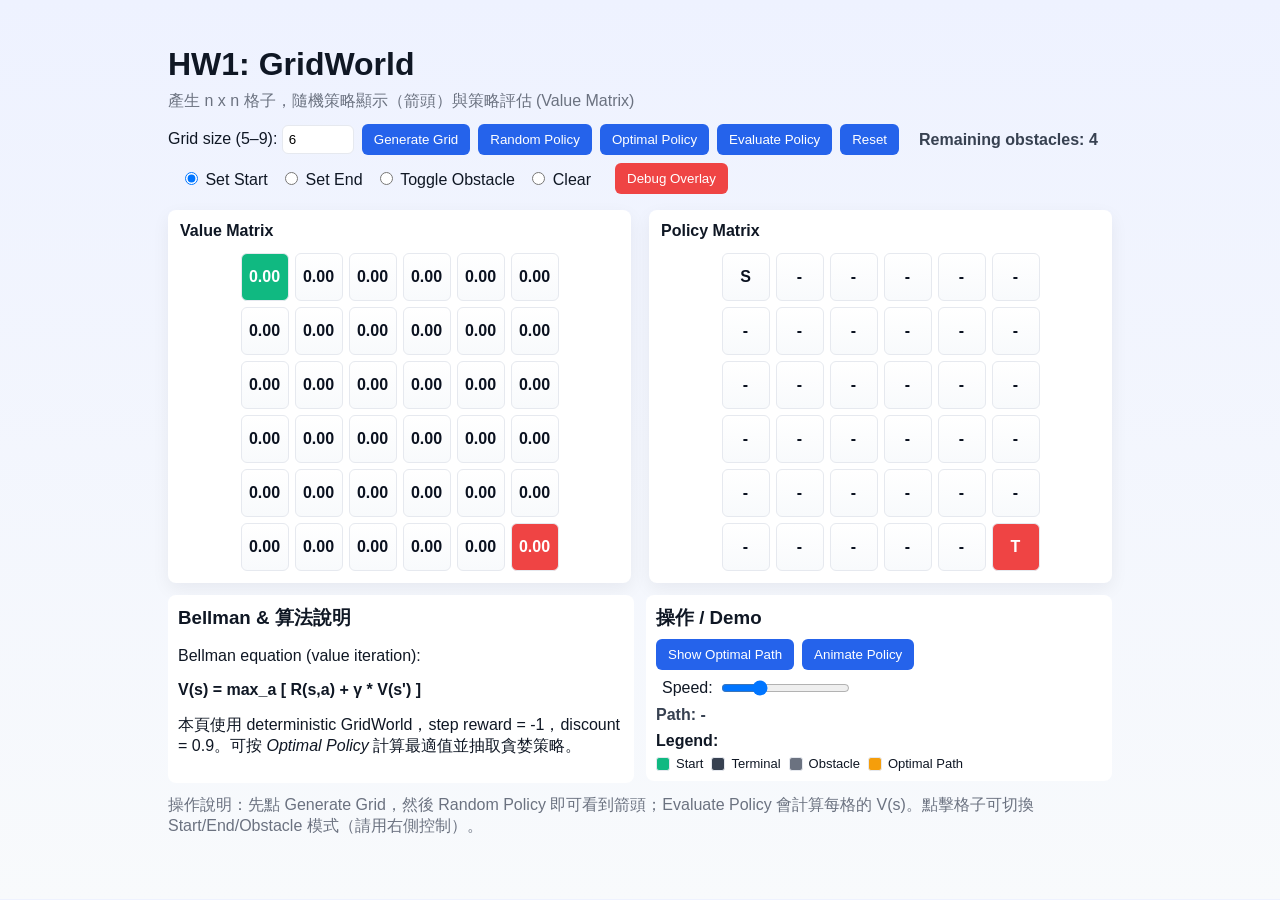
==== docs/index.html @ e7d77585 "chore: prepare static demo and server files" ====
<!doctype html>
<html lang="zh-Hant">
  <head>
    <meta charset="utf-8" />
    <meta name="viewport" content="width=device-width,initial-scale=1" />
    <title>HW1: GridWorld (Static Demo)</title>
    <link rel="stylesheet" href="static/style.css">
  </head>
  <body>
    <!-- This is a static copy of homework2/index_static.html for GitHub Pages -->
    
    <main class="wrap">
      <h1>HW1: GridWorld</h1>
      <p class="lead">產生 n x n 格子，隨機策略顯示（箭頭）與策略評估 (Value Matrix)</p>

      <div class="controls">
        <label>Grid size (5–9): <input id="nInput" type="number" min="5" max="9" value="6"></label>
        <button id="gen">Generate Grid</button>
        <button id="randPolicy">Random Policy</button>
        <button id="optPolicy">Optimal Policy</button>
        <button id="eval">Evaluate Policy</button>
        <button id="reset">Reset</button>
        <div id="obsInfo" style="margin-left:12px;color:#374151;font-weight:600">Remaining obstacles: <span id="obsRemain">-</span></div>
        <div id="modeContainer" style="margin-left:12px">
          <label style="margin-right:8px"><input type="radio" name="mode" value="start" checked> Set Start</label>
          <label style="margin-right:8px"><input type="radio" name="mode" value="end"> Set End</label>
          <label style="margin-right:8px"><input type="radio" name="mode" value="obs"> Toggle Obstacle</label>
          <label style="margin-right:8px"><input type="radio" name="mode" value="clear"> Clear</label>
        </div>
      </div>

      <div class="matrices">
        <div class="panel">
          <h2>Value Matrix</h2>
          <div id="value" class="matrix"></div>
        </div>
        <div class="panel">
          <h2>Policy Matrix</h2>
          <div id="policy" class="matrix"></div>
        </div>
      </div>

      <div class="extras" style="display:flex;gap:12px;margin-top:12px;align-items:flex-start;flex-wrap:wrap">
        <div class="panel info-panel" style="flex:1;min-width:260px">
          <h3>Bellman & 算法說明</h3>
          <div id="bellman">
            <p>Bellman equation (value iteration):</p>
            <p style="font-weight:700">V(s) = max_a [ R(s,a) + &gamma; * V(s') ]</p>
            <p>本頁使用 deterministic GridWorld，step reward = -1，discount = 0.9。可按 <em>Optimal Policy</em> 計算最適值並抽取貪婪策略。</p>
          </div>
        </div>

        <div class="panel info-panel" style="width:320px;min-width:240px">
          <h3>操作 / Demo</h3>
          <div style="display:flex;gap:8px;flex-wrap:wrap">
            <button id="showPath">Show Optimal Path</button>
            <button id="animate">Animate Policy</button>
            <label style="display:flex;align-items:center;gap:6px;margin-left:6px">Speed:
              <input id="speed" type="range" min="100" max="1200" value="400">
            </label>
          </div>
          <div id="pathInfo" style="margin-top:8px;color:#374151;font-weight:600">Path: <span id="pathList">-</span></div>
          <div id="legend" style="margin-top:8px">
            <strong>Legend:</strong>
            <div style="display:flex;gap:8px;margin-top:6px;font-size:13px">
              <div style="display:flex;gap:6px;align-items:center"><div class="swatch start-swatch"></div>Start</div>
              <div style="display:flex;gap:6px;align-items:center"><div class="swatch term-swatch"></div>Terminal</div>
              <div style="display:flex;gap:6px;align-items:center"><div class="swatch obs-swatch"></div>Obstacle</div>
              <div style="display:flex;gap:6px;align-items:center"><div class="swatch path-swatch"></div>Optimal Path</div>
            </div>
          </div>
        </div>
      </div>

      <p class="notes">操作說明：先點 Generate Grid，然後 Random Policy 即可看到箭頭；Evaluate Policy 會計算每格的 V(s)。點擊格子可切換 Start/End/Obstacle 模式（請用右側控制）。</p>
    </main>

    <script src="static/script.js"></script>
  </body>
</html>
---- docs/static/style.css ----
/* copied from homework2/static/style.css for GitHub Pages */
:root{--bg:#f7fbff;--card:#ffffff;--muted:#6b7280;--accent:#2563eb}
*{box-sizing:border-box}
body{font-family:Segoe UI,Helvetica,Arial,sans-serif;background:linear-gradient(180deg,#eef2ff,#f8fafc);margin:0;color:#0f1724}
.wrap{max-width:980px;margin:28px auto;padding:18px}
h1{margin:0 0 8px}
.lead{color:var(--muted);margin:0 0 12px}
.controls{display:flex;gap:8px;align-items:center;flex-wrap:wrap;margin-bottom:16px}
input[type=number]{width:72px;padding:6px;border-radius:6px;border:1px solid #e6e9ef}
button{background:var(--accent);color:white;border:none;padding:8px 12px;border-radius:6px;cursor:pointer}
.matrices{display:flex;gap:18px}
.panel{background:var(--card);padding:12px;border-radius:8px;box-shadow:0 6px 18px rgba(16,24,40,0.06);flex:1}
.panel h2{margin-top:0;font-size:16px}
.matrix{display:grid;gap:6px;justify-content:center}
.mcell{width:48px;height:48px;background:linear-gradient(180deg,#ffffff,#f8fafc);border-radius:6px;display:flex;align-items:center;justify-content:center;border:1px solid #e6e9ef;font-weight:600;color:#0b1220}
.mcell.ob{background:#9ca3af;color:white}
.mcell.terminal{background:#ef4444;color:white} /* end/terminal shown as red per spec */
.mcell .cell-arrow{font-size:18px;color:#0369a1}
.grid-overlay .mcell.terminal{background:#ef4444;color:white;box-shadow:0 0 0 3px rgba(239,68,68,0.12);} 
.grid-overlay { display:grid; gap:6px; margin-top:12px }
.grid-overlay .mcell{background:linear-gradient(180deg,#ffffff,#f8fafc)}
.mcell.start{background:#10b981;color:white}
.policy-arrow{font-size:18px}
.mcell.selfloop{outline:3px solid rgba(245,158,11,0.25);}
.notes{color:var(--muted);margin-top:12px}

@media(max-width:900px){.matrices{flex-direction:column}}

/* extras */
.info-panel {box-shadow:none;padding:10px}
.swatch{width:14px;height:14px;border-radius:3px;border:1px solid #e6e9ef}
.start-swatch{background:#10b981}
.term-swatch{background:#374151}
.obs-swatch{background:#6b7280}
.path-swatch{background:#f59e0b}

.mcell.path{outline:3px solid rgba(245,158,11,0.25);box-shadow:0 4px 12px rgba(245,158,11,0.08)}
.agent{background:#ef4444;color:white;box-shadow:0 8px 18px rgba(239,68,68,0.25);animation:agent-pulse 900ms infinite}
@keyframes agent-pulse{0%{transform:scale(1)}50%{transform:scale(1.06)}100%{transform:scale(1)}}

.mcell.selfloop{outline:2px dashed #ef4444}

.policy-arrow{font-size:18px}

.info-panel h3{margin:0 0 8px}

.extras{margin-top:10px}
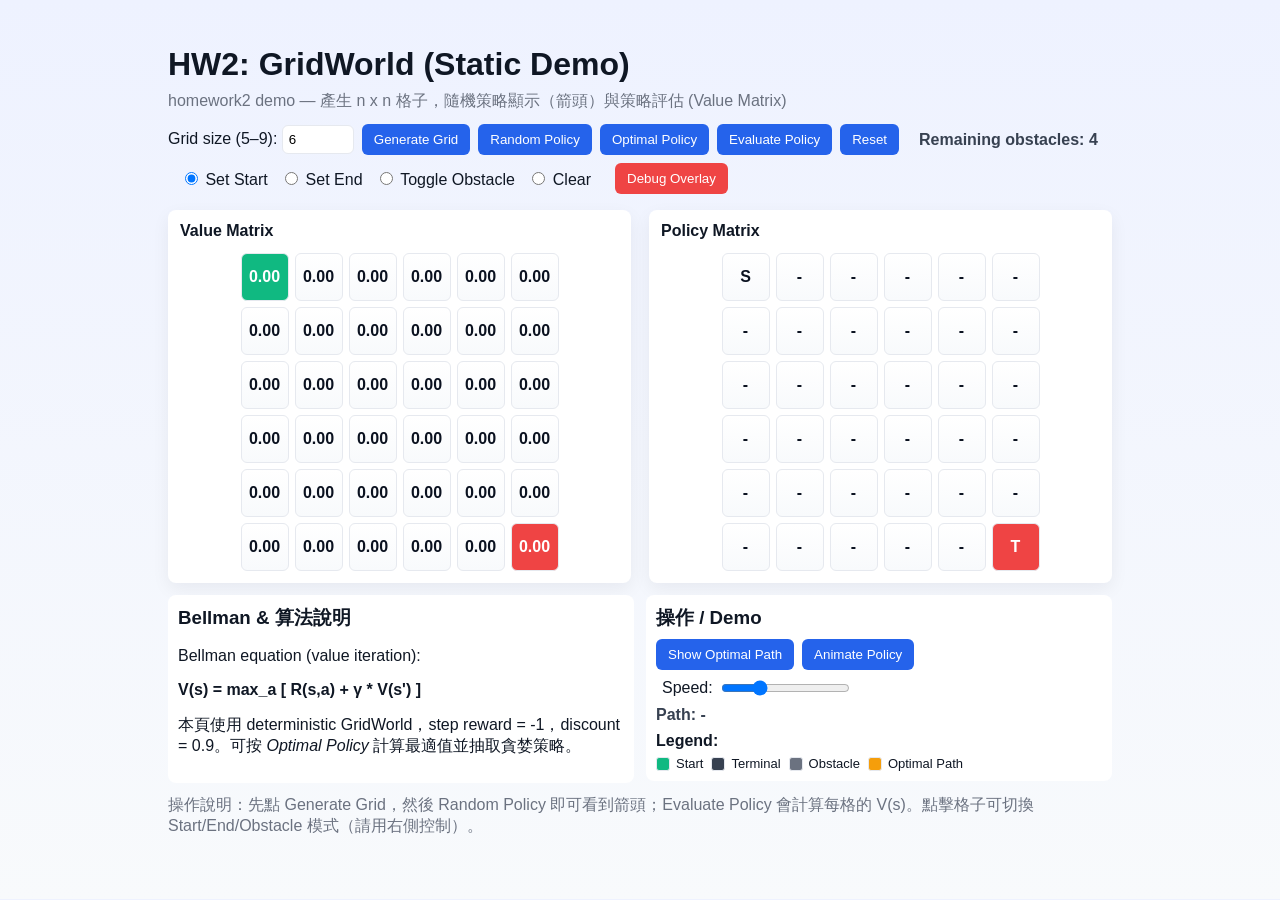
==== commit 57e367e7: "docs: mark docs static demo as homework2 and update title" ====
--- a/docs/index.html
+++ b/docs/index.html
@@ -3,15 +3,16 @@
   <head>
     <meta charset="utf-8" />
     <meta name="viewport" content="width=device-width,initial-scale=1" />
-    <title>HW1: GridWorld (Static Demo)</title>
+  <title>HW2: GridWorld (Static Demo)</title>
     <link rel="stylesheet" href="static/style.css">
   </head>
   <body>
     <!-- This is a static copy of homework2/index_static.html for GitHub Pages -->
     
     <main class="wrap">
-      <h1>HW1: GridWorld</h1>
-      <p class="lead">產生 n x n 格子，隨機策略顯示（箭頭）與策略評估 (Value Matrix)</p>
+  <!-- This static demo is the homework2 version (copied from homework2/index_static.html) -->
+  <h1>HW2: GridWorld (Static Demo)</h1>
+  <p class="lead">homework2 demo — 產生 n x n 格子，隨機策略顯示（箭頭）與策略評估 (Value Matrix)</p>
 
       <div class="controls">
         <label>Grid size (5–9): <input id="nInput" type="number" min="5" max="9" value="6"></label>
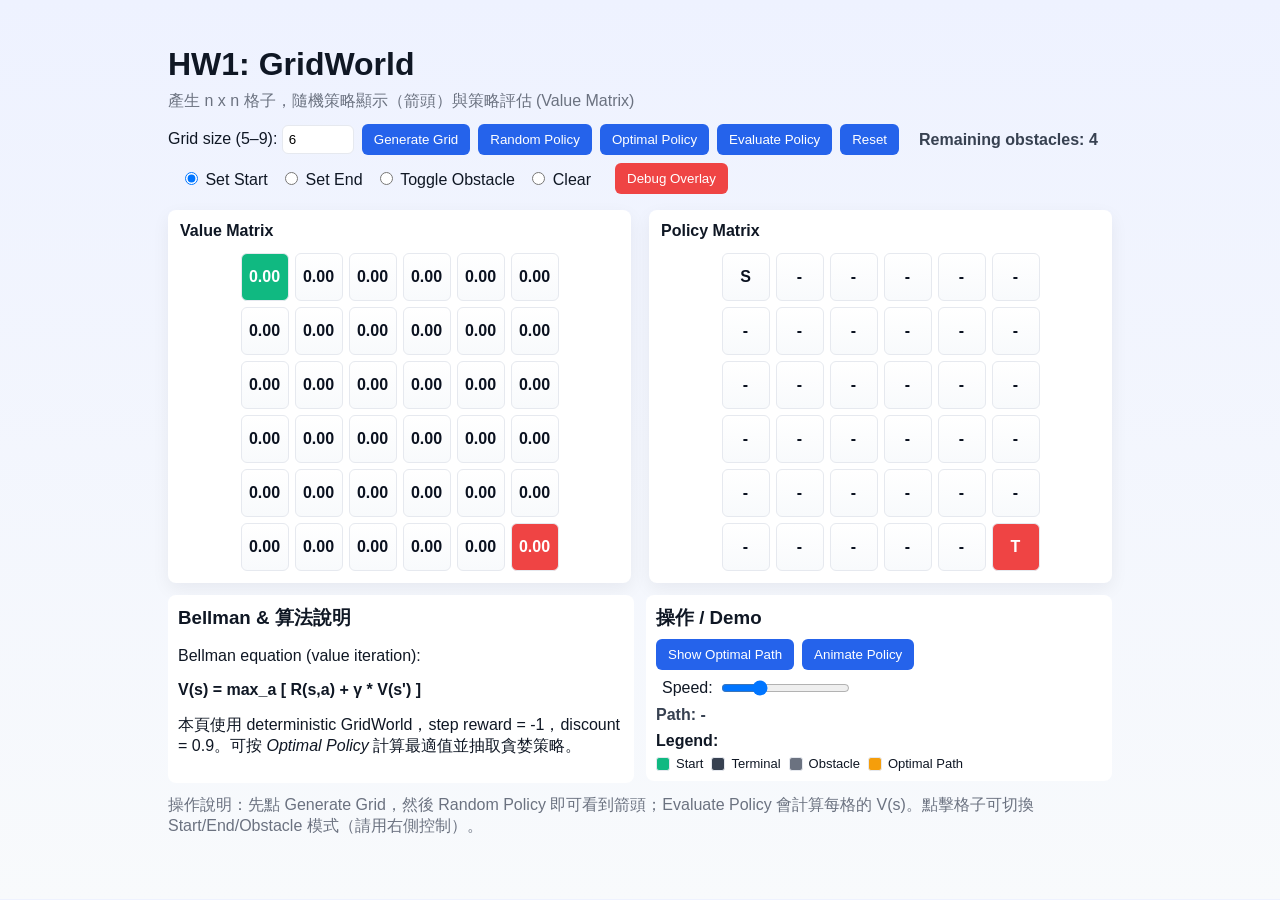
==== commit 378a9aed: "wip: save current local changes before revert" ====
--- a/docs/index.html
+++ b/docs/index.html
@@ -3,16 +3,15 @@
   <head>
     <meta charset="utf-8" />
     <meta name="viewport" content="width=device-width,initial-scale=1" />
-  <title>HW2: GridWorld (Static Demo)</title>
+    <title>HW1: GridWorld (Static Demo)</title>
     <link rel="stylesheet" href="static/style.css">
   </head>
   <body>
     <!-- This is a static copy of homework2/index_static.html for GitHub Pages -->
     
     <main class="wrap">
-  <!-- This static demo is the homework2 version (copied from homework2/index_static.html) -->
-  <h1>HW2: GridWorld (Static Demo)</h1>
-  <p class="lead">homework2 demo — 產生 n x n 格子，隨機策略顯示（箭頭）與策略評估 (Value Matrix)</p>
+      <h1>HW1: GridWorld</h1>
+      <p class="lead">產生 n x n 格子，隨機策略顯示（箭頭）與策略評估 (Value Matrix)</p>
 
       <div class="controls">
         <label>Grid size (5–9): <input id="nInput" type="number" min="5" max="9" value="6"></label>
